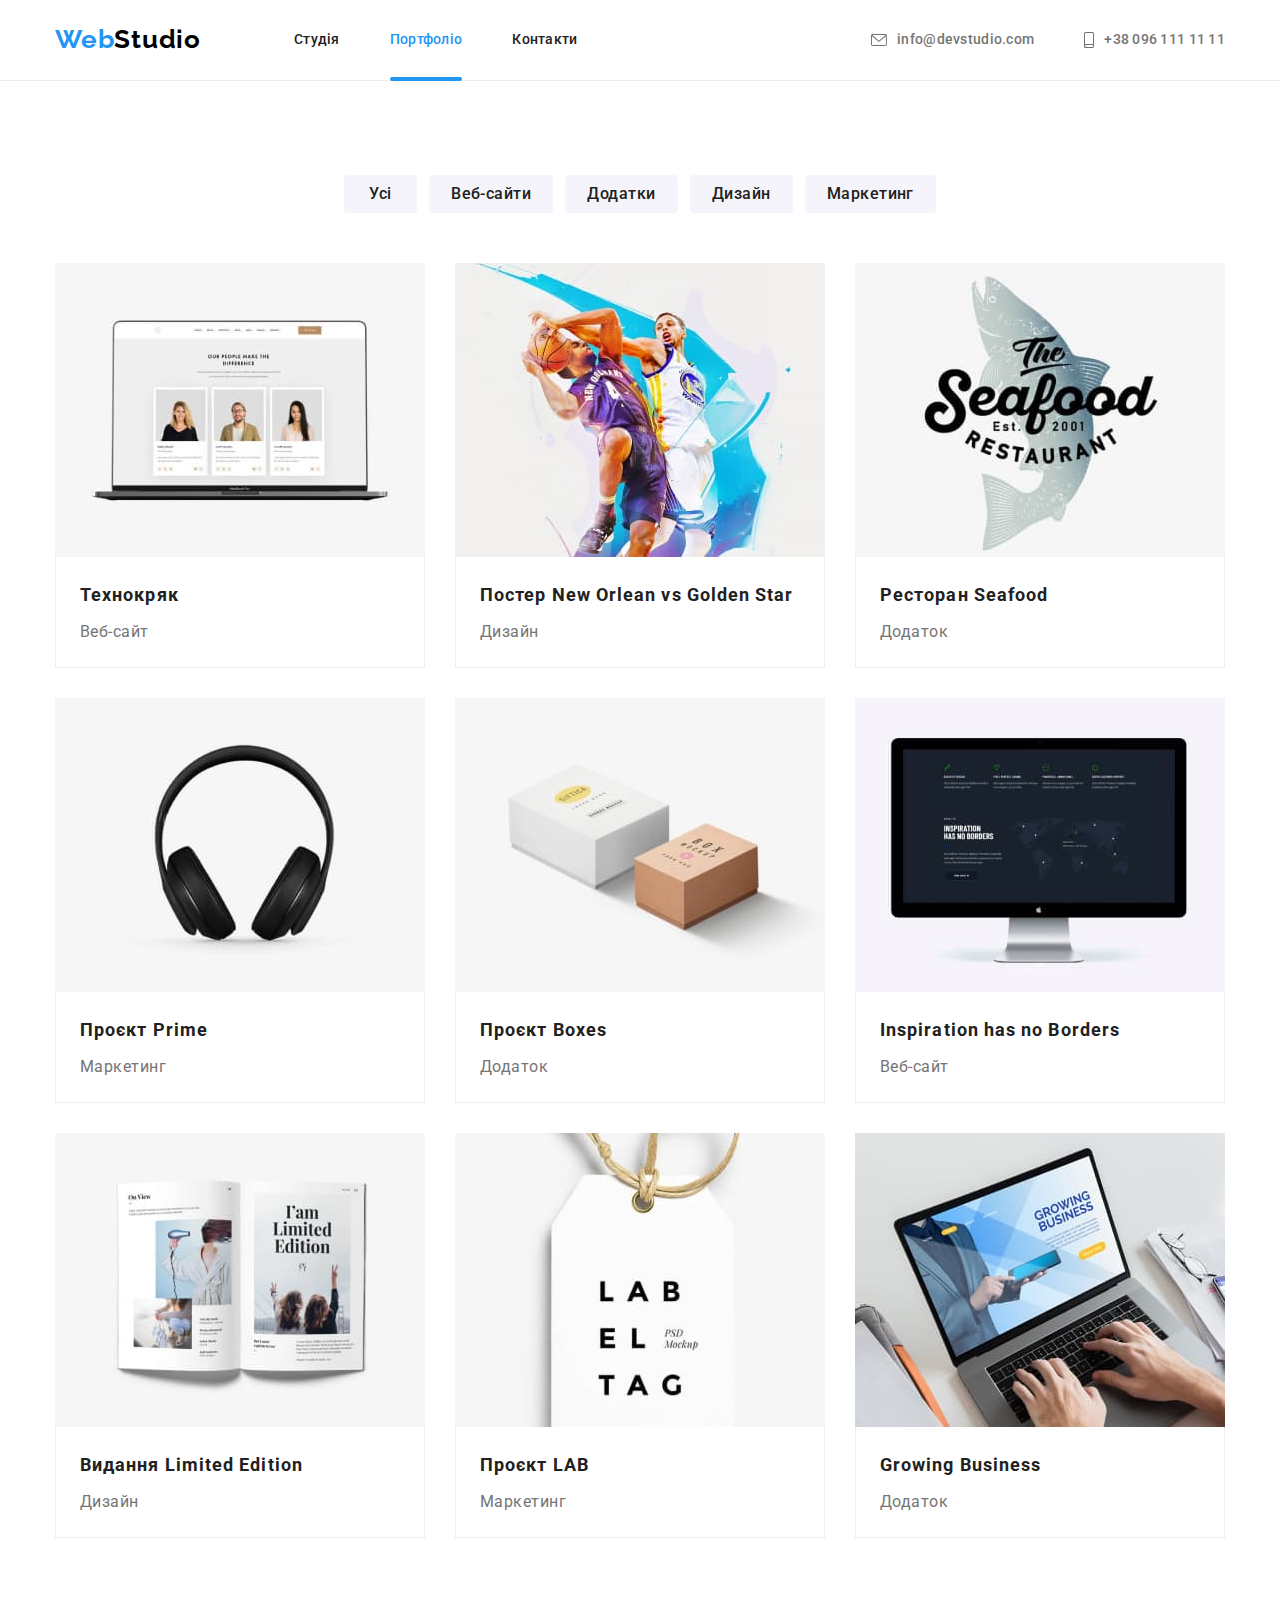
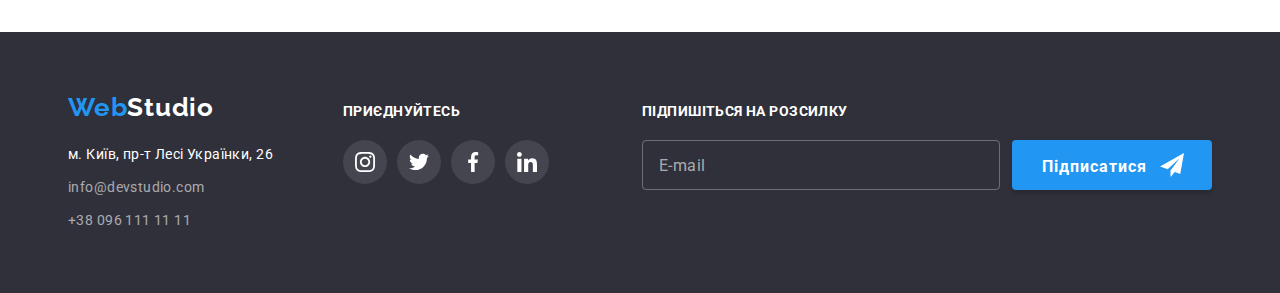
==== portfolio.html @ 1c65554e "Data update" ====
<!DOCTYPE html>
<html lang="uk">
  <head>
    <meta charset="UTF-8" />
    <meta http-equiv="X-UA-Compatible" content="IE=edge" />
    <meta name="viewport" content="width=device-width, initial-scale=1.0" />
    <link rel="preconnect" href="https://fonts.googleapis.com" />
    <link rel="preconnect" href="https://fonts.gstatic.com" crossorigin />
    <link
      href="https://fonts.googleapis.com/css2?family=Raleway:wght@700&family=Roboto:wght@400;500;700;900&display=swap"
      rel="stylesheet"
    />
    <link
      rel="stylesheet"
      href="https://cdnjs.cloudflare.com/ajax/libs/modern-normalize/1.1.0/modern-normalize.min.css"
    />
    <title>WebStudio</title>
    <link rel="stylesheet" href="./css/styles.css" />
  </head>
  <body>
    <!--Header section-->
    <header class="page-header">
      <div class="container container-header">
        <nav class="header-nav">
          <a class="header-logo" href="./index.html"
            ><span class="accent">Web</span>Studio</a
          >
          <ul class="header-list">
            <li class="item">
              <a class="link" href="./index.html">Студія</a>
            </li>
            <li class="item">
              <a class="link current" href="./portfolio.html">Портфоліо</a>
            </li>
            <li class="item"><a class="link" href="#">Контакти</a></li>
          </ul>
        </nav>
        <ul class="contact">
          <li class="item">
            <a class="link" href="mailto:info@devstudio.com">
              <svg
                viewBox="0 0 43 32"
                width="16"
                height="12"
                class="icon-envelope"
              >
                <use xlink:href="./images/sprite.svg#icon-envelope"></use>
              </svg>
              info@devstudio.com
            </a>
          </li>
          <li class="item">
            <a class="link" href="tel:+380961111111">
              <svg
                viewBox="0 0 20 32"
                width="10"
                height="16"
                class="icon-smartphone"
              >
                <use xlink:href="./images/sprite.svg#icon-smartphone"></use>
              </svg>
              +38 096 111 11 11
            </a>
          </li>
        </ul>
      </div>
    </header>
    <main>
      <!-- Hero section -->
      <section class="portfolio">
        <div class="container">
          <!-- Hidden header h1 -->
          <h1 class="visually-hidden">Фільтр</h1>
          <ul class="filter-list">
            <li class="item">
              <button class="button-filter all" type="button">Усі</button>
            </li>
            <li class="item">
              <button class="button-filter" type="button">Веб-сайти</button>
            </li>
            <li class="item">
              <button class="button-filter" type="button">Додатки</button>
            </li>
            <li class="item">
              <button class="button-filter" type="button">Дизайн</button>
            </li>
            <li class="item">
              <button class="button-filter" type="button">Маркетинг</button>
            </li>
          </ul>
          <!-- Portfolio section -->
          <ul class="examples-list">
            <li class="examples-card">
              <a href="#">
                <div class="examples-photo-wrap">
                  <img
                    class="photo"
                    src="./images/Technocrack.jpg"
                    alt="Технокряк"
                    width="370"
                  />
                  <p class="examples-description">
                    Ресурс пропонує комплексні пропозиції з різним рівнем
                    функціоналу та сервісів. Все це дозволить відвідувачу
                    отримати вичерпні відомості про компанію чи приватну особу.
                  </p>
                </div>
                <div class="wrap">
                  <h2 class="examples-title">Технокряк</h2>
                  <p class="examples-text">Веб-сайт</p>
                </div>
              </a>
            </li>
            <li class="examples-card">
              <a href="#">
                <div class="examples-photo-wrap">
                  <img
                    class="photo"
                    src="./images/Poster.jpg"
                    alt="Постер New Orlean vs Golden Star"
                    width="370"
                  />
                  <p class="examples-description">
                    Ресурс пропонує комплексні пропозиції з різним рівнем
                    функціоналу та сервісів. Все це дозволить відвідувачу
                    отримати вичерпні відомості про компанію чи приватну особу.
                  </p>
                </div>
                <div class="wrap">
                  <h2 class="examples-title">
                    Постер New Orlean vs Golden Star
                  </h2>
                  <p class="examples-text">Дизайн</p>
                </div>
              </a>
            </li>
            <li class="examples-card">
              <a href="#">
                <div class="examples-photo-wrap">
                  <img
                    class="photo"
                    src="./images/Restaurant.jpg"
                    alt="Ресторан Seafood"
                    width="370"
                  />
                  <p class="examples-description">
                    Ресурс пропонує комплексні пропозиції з різним рівнем
                    функціоналу та сервісів. Все це дозволить відвідувачу
                    отримати вичерпні відомості про компанію чи приватну особу.
                  </p>
                </div>
                <div class="wrap">
                  <h2 class="examples-title">Ресторан Seafood</h2>
                  <p class="examples-text">Додаток</p>
                </div>
              </a>
            </li>
            <li class="examples-card">
              <a href="#">
                <div class="examples-photo-wrap">
                  <img
                    class="photo"
                    src="./images/Prime.jpg"
                    alt="Проєкт Prime"
                    width="370"
                  />
                  <p class="examples-description">
                    Ресурс пропонує комплексні пропозиції з різним рівнем
                    функціоналу та сервісів. Все це дозволить відвідувачу
                    отримати вичерпні відомості про компанію чи приватну особу.
                  </p>
                </div>
                <div class="wrap">
                  <h2 class="examples-title">Проєкт Prime</h2>
                  <p class="examples-text">Маркетинг</p>
                </div>
              </a>
            </li>
            <li class="examples-card">
              <a href="#">
                <div class="examples-photo-wrap">
                  <img
                    class="photo"
                    src="./images/Boxes.jpg"
                    alt="Проєкт Boxes"
                    width="370"
                  />
                  <p class="examples-description">
                    Ресурс пропонує комплексні пропозиції з різним рівнем
                    функціоналу та сервісів. Все це дозволить відвідувачу
                    отримати вичерпні відомості про компанію чи приватну особу.
                  </p>
                </div>
                <div class="wrap">
                  <h2 class="examples-title">Проєкт Boxes</h2>
                  <p class="examples-text">Додаток</p>
                </div>
              </a>
            </li>
            <li class="examples-card">
              <a href="#">
                <div class="examples-photo-wrap">
                  <img
                    class="photo"
                    src="./images/Inspiration.jpg"
                    alt="Inspiration has no Borders"
                    width="370"
                  />
                  <p class="examples-description">
                    Ресурс пропонує комплексні пропозиції з різним рівнем
                    функціоналу та сервісів. Все це дозволить відвідувачу
                    отримати вичерпні відомості про компанію чи приватну особу.
                  </p>
                </div>
                <div class="wrap">
                  <h2 class="examples-title">Inspiration has no Borders</h2>
                  <p class="examples-text">Веб-сайт</p>
                </div>
              </a>
            </li>
            <li class="examples-card">
              <a href="#">
                <div class="examples-photo-wrap">
                  <img
                    class="photo"
                    src="./images/Edition.jpg"
                    alt="Видання Limited Edition"
                    width="370"
                  />
                  <p class="examples-description">
                    Ресурс пропонує комплексні пропозиції з різним рівнем
                    функціоналу та сервісів. Все це дозволить відвідувачу
                    отримати вичерпні відомості про компанію чи приватну особу.
                  </p>
                </div>
                <div class="wrap">
                  <h2 class="examples-title">Видання Limited Edition</h2>
                  <p class="examples-text">Дизайн</p>
                </div>
              </a>
            </li>
            <li class="examples-card">
              <a href="#">
                <div class="examples-photo-wrap">
                  <img
                    class="photo"
                    src="./images/LAB.jpg"
                    alt="Проєкт LAB"
                    width="370"
                  />
                  <p class="examples-description">
                    Ресурс пропонує комплексні пропозиції з різним рівнем
                    функціоналу та сервісів. Все це дозволить відвідувачу
                    отримати вичерпні відомості про компанію чи приватну особу.
                  </p>
                </div>
                <div class="wrap">
                  <h2 class="examples-title">Проєкт LAB</h2>
                  <p class="examples-text">Маркетинг</p>
                </div>
              </a>
            </li>
            <li class="examples-card">
              <a href="#">
                <div class="examples-photo-wrap">
                  <img
                    class="photo"
                    src="./images/GrowingBusiness.jpg"
                    alt="Growing Business"
                    width="370"
                  />
                  <p class="examples-description">
                    Ресурс пропонує комплексні пропозиції з різним рівнем
                    функціоналу та сервісів. Все це дозволить відвідувачу
                    отримати вичерпні відомості про компанію чи приватну особу.
                  </p>
                </div>
                <div class="wrap">
                  <h2 class="examples-title">Growing Business</h2>
                  <p class="examples-text">Додаток</p>
                </div>
              </a>
            </li>
          </ul>
        </div>
      </section>
    </main>
    <footer class="footer">
      <div class="container container-footer">
        <div class="footer-address">
          <a class="footer-logo" href="./index.html"
            ><span class="accent">Web</span>Studio</a
          >
          <address>
            <ul class="footer-contact">
              <li class="item">
                <a
                  class="link address"
                  href="https://goo.gl/maps/ZbV2hNCT7M9UBxnV7"
                  target="_blank"
                  rel="noreferrer noopener nofollow"
                  >м. Київ, пр-т Лесі Українки, 26</a
                >
              </li>
              <li class="item">
                <a class="link" href="mailto:info@devstudio.com"
                  >info@devstudio.com</a
                >
              </li>
              <li class="item">
                <a class="link" href="tel:+380961111111">+38 096 111 11 11</a>
              </li>
            </ul>
          </address>
        </div>
        <div class="footer-social-link">
          <p class="footer-text">приєднуйтесь</p>
          <ul class="footer-social">
            <li class="social-item">
              <a href="#" class="social-link">
                <svg
                  viewBox="0 0 100 100"
                  width="20"
                  class="icon shape-codepen"
                >
                  <use xlink:href="./images/sprite.svg#icon-instagram"></use>
                </svg>
              </a>
            </li>
            <li class="social-item">
              <a href="#" class="social-link">
                <svg
                  viewBox="0 0 100 100"
                  width="20"
                  class="icon shape-codepen"
                >
                  <use xlink:href="./images/sprite.svg#icon-twitter"></use>
                </svg>
              </a>
            </li>
            <li class="social-item">
              <a href="#" class="social-link">
                <svg
                  viewBox="0 0 100 100"
                  width="20"
                  class="icon shape-codepen"
                >
                  <use xlink:href="./images/sprite.svg#icon-facebook"></use>
                </svg>
              </a>
            </li>
            <li class="social-item">
              <a href="#" class="social-link">
                <svg
                  viewBox="0 0 100 100"
                  width="20"
                  class="icon shape-codepen"
                >
                  <use xlink:href="./images/sprite.svg#icon-linkedin"></use>
                </svg>
              </a>
            </li>
          </ul>
        </div>
        <div class="container-subscription">
          <p class="subscrtion-title">підпишіться на розсилку</p>
        
          <form action="" class="form-subscription">
            <input class="form-input" type="email" name="mail" id="mail" placeholder="E-mail" />
            <div class="subscription">
              <button class="subscription-button" type="submit">Підписатися</button>
              <svg viewBox="0 0 32 32" width="24" height="24" class="icon-send">
                <use xlink:href="./images/sprite.svg#icon-send"></use>
              </svg>
            </div>
        
          </form>
        </div>
        
      </div>
    </footer>
  </body>
</html>
---- css/styles.css ----
/* основний колір тексту #212121 */
/* вторинний колір тексту #757575 */
/* колір акцент тексту #2196F3 */
/* білий #FFFFFF */
/* rgba(255, 255, 255, 0.6) */
:root {
  --primary-text-color: #757575;
  --title-text-color: #212121;
  --accent-color: #2196f3;
  --accent-button-color: #188ce8;
  --primary-white-color: #ffffff;
  --primary-black-color: #000;
  --additional-color: rgba(255, 255, 255, 0.6);
  --background-grey-color: #2f303a;
  --additional-background-color: #f5f4fa;
  --portfolio-background: #eeeeee;
  --header-border: #ececec;
  --form-border: rgba(33, 33, 33, 0.2);
  --social-links: #afb1b8;
  --bg-social-links: rgba(255, 255, 255, 0.1);
  --bg-customers: #f5f5f5;
  --bg-overlay: #c4c4c4;
  --bg-label: rgba(47, 48, 58, 0.8);
  --timing-function: 250ms cubic-bezier(0.4, 0, 0.2, 1);
  --textarea-color: rgba(117, 117, 117, 0.5);
}

/* * {
    outline: 1px solid yellow;
} */

h1,
h2,
h3,
h4,
h5,
h6,
p {
  margin: 0;
}

body {
  background-color: var(--primary-white-color);
  color: var(--title-text-color);
  font-family: "Roboto", sans-serif;
}

ul {
  list-style: none;
  margin: 0;
  padding-left: 0;
}

a {
  text-decoration-line: none;
  /* transition: color 500ms; */
}

img {
  max-width: 100%;
  display: block;
}

header {
  border-bottom: 1px solid var(--header-border);
}

.container {
  margin-left: auto;
  margin-right: auto;
  width: 1200px;
  padding-left: 15px;
  padding-right: 15px;
}

/* .page-header {
} */

.header-nav,
.container-header {
  display: flex;
  align-items: center;
}

.header-list > .item + .item,
.contact > .item + .item {
  margin-left: 50px;
}

.header-logo {
  padding-top: 24px;
  padding-bottom: 25px;

  color: var(--primary-black-color);
  font-family: "Raleway", sans-serif;
  font-weight: 700;
  font-size: 26px;
  line-height: 1.19;
  letter-spacing: 0.03em;
}

.header-logo .accent {
  color: var(--accent-color);
}

.header-list {
  display: flex;
  margin-left: 93px;
}

.header-list .link {
  position: relative;

  display: block;
  padding-top: 32px;
  padding-bottom: 32px;

  color: var(--title-text-color);
  font-weight: 500;
  font-size: 14px;
  line-height: 1.14;
  letter-spacing: 0.02em;

  transition: color var(--timing-function);
}

.header-list .link:hover,
.header-list .link:focus {
  color: var(--accent-color);
}

.header-list .link.current {
  color: var(--accent-color);
}

.header-list .link.current::after {
  content: "";
  position: absolute;
  bottom: -1px;
  left: 0;
  width: 100%;
  height: 4px;
  background-color: var(--accent-color);
  border-radius: 2px;
}

.contact {
  display: flex;
  align-items: center;
  margin-left: auto;
}

.contact .link {
  display: flex;
  align-items: center;
  justify-content: center;
  gap: 10px;
  padding-top: 32px;
  padding-bottom: 32px;

  color: var(--primary-text-color);
  font-weight: 500;
  font-size: 14px;
  line-height: 1.14;
  letter-spacing: 0.02em;

  transition: color var(--timing-function);
}

.contact svg {
  fill: var(--primary-text-color);

  transition: fill var(--timing-function);
}

.contact .link:hover,
.contact .link:focus {
  color: var(--accent-color);
}

.contact .link:hover svg,
.contact .link:focus svg {
  fill: var(--accent-color);
}

/* section hero */

.hero {
  background-image: linear-gradient(
      rgba(47, 48, 58, 0.4),
      rgba(47, 48, 58, 0.4)
    ),
    url(../images/hero-bg.jpg);
  background-color: var(--bg-overlay);
  background-repeat: no-repeat;
  background-size: cover;
  text-align: center;
  padding-top: 200px;
  padding-bottom: 200px;
  max-width: 1600px;
  margin-left: auto;
  margin-right: auto;
}

/* .container-hero {
  
} */

.hero-title {
  margin-right: auto;
  margin-left: auto;
  margin-bottom: 30px;
  max-width: 696px;

  color: var(--primary-white-color);
  font-weight: 900;
  font-size: 44px;
  line-height: 1.36;
  letter-spacing: 0.06em;
  text-transform: uppercase;
}

button {
  display: inline-block;
  border-radius: 4px;
  min-width: 73px;
  border: 2px solid transparent;

  color: var(--primary-white-color);
  font-family: inherit;
  font-weight: 700;
  font-size: 16px;
  line-height: 1.88;
  letter-spacing: 0.06em;
  cursor: pointer;
  box-shadow: 0px 4px 4px rgba(0, 0, 0, 0.15);
  text-align: center;

  transition: background-color var(--timing-function);
}

.hero-button {
  padding: 8px 30px;

  color: var(--primary-white-color);
  background-color: var(--accent-color);

  transition: color var(--timing-function),
    background-color var(--timing-function);
}

.hero-button:hover,
.hero-button:focus {
  color: var(--primary-white-color);
  background-color: var(--accent-button-color);
}

.visually-hidden {
  position: absolute;
  white-space: nowrap;
  width: 1px;
  height: 1px;
  overflow: hidden;
  border: 0;
  padding: 0;
  clip: rect(0 0 0 0);
  clip-path: inset(50%);
  margin: -1px;
}

.advanteges {
  padding-top: 94px;
  padding-bottom: 47px;
}

/* .container-advanteges {
  
} */

.advanteges-list {
  display: flex;
  align-items: flex-start;
  flex-wrap: wrap;
  justify-content: center;
}

.advanteges-list .item {
  display: block;
  width: calc((100% - 90px) / 4);
  margin-right: 30px;
}

.advanteges-list .item:last-child {
  margin-right: 0;
}

.advantages-wrap {
  display: flex;
  align-items: center;
  justify-content: center;
  margin-bottom: 30px;
  height: 120px;
  background-color: var(--additional-background-color);
  border-radius: 4px;
}

.advantages-wrap svg {
  fill: var(--title-text-color);
}

.advanteges-item {
  margin-bottom: 10px;

  color: var(--title-text-color);
  font-size: 14px;
  line-height: 1.14;
  letter-spacing: 0.03em;
  text-transform: uppercase;
}

.advanteges-text {
  color: var(--primary-text-color);
  font-size: 14px;
  line-height: 1.71;
  letter-spacing: 0.03em;
}

.section-about {
  text-align: center;
  padding-top: 47px;
  padding-bottom: 94px;
}

.about-list {
  display: flex;
  align-items: center;
}

.about-list .item {
  margin-right: 30px;
}

.about-list .item:last-child {
  margin-right: 0;
}

.wrap-text {
  position: relative;
}

.wrap-text img {
  display: block;
}

.image-title {
  position: absolute;
  bottom: 0;
  left: 0;
  height: 70px;
  width: 100%;

  display: flex;
  align-items: center;
  justify-content: center;
  background: rgba(47, 48, 58, 0.8);

  font-weight: 700;
  font-size: 14px;
  line-height: 1.14;
  letter-spacing: 0.03em;
  text-transform: uppercase;
  color: var(--primary-white-color);
}

.section-team {
  background-color: var(--additional-background-color);
  text-align: center;
  padding-top: 94px;
  padding-bottom: 94px;
}

/* .container-team {
  
} */

.about-title,
.team-title {
  margin-bottom: 50px;

  color: var(--title-text-color);
  font-weight: 700;
  font-size: 36px;
  line-height: 1.16;
  letter-spacing: 0.03em;
}

.team-list {
  display: flex;
  flex-wrap: wrap;
}

.team-card {
  margin-right: 30px;
  width: calc((100% - 90px) / 4);

  background-color: var(--primary-white-color);
  box-shadow: 0px 1px 3px rgba(0, 0, 0, 0.12), 0px 1px 1px rgba(0, 0, 0, 0.14),
    0px 2px 1px rgba(0, 0, 0, 0.2);
  border-radius: 0px 0px 4px 4px;
}

.team-card:last-child {
  margin-right: 0;
}

.team-card > .wrap {
  padding-top: 30px;
  padding-bottom: 30px;
}

.name {
  margin-bottom: 10px;

  color: var(--title-text-color);
  font-weight: 500;
  font-size: 16px;
  line-height: 1.19;
  letter-spacing: 0.03em;
}

.name-text {
  margin-bottom: 16px;

  color: var(--primary-text-color);
  font-size: 16px;
  line-height: 1.19;
  letter-spacing: 0.03em;
}

.team-card-social {
  display: flex;
  flex-wrap: wrap;
  justify-content: center;
  gap: 10px;
}

.social-link {
  width: 44px;
  height: 44px;
  background-color: var(--primary-white-color);
  border-radius: 50%;
  display: flex;
  align-items: center;
  justify-content: center;

  transition: background-color var(--timing-function);
}

.social-link svg {
  fill: var(--social-links);

  transition: fill var(--timing-function);
}

.social-link:hover,
.social-link:focus {
  background-color: var(--accent-color);
}

.social-link:hover svg,
.social-link:focus svg {
  fill: var(--primary-white-color);
}

.section-customers {
  text-align: center;
  padding-top: 94px;
  padding-bottom: 94px;
}

.customers-title {
  margin-bottom: 50px;

  color: var(--title-text-color);
  font-weight: 700;
  font-size: 36px;
  line-height: 1.16;
  letter-spacing: 0.03em;
}

.customers-list {
  display: flex;
  flex-wrap: wrap;
  justify-content: center;
  gap: 30px;
}

.customers-item {
  display: flex;
}

.customers-link {
  width: 170px;
  height: 92px;
  display: flex;
  align-items: center;
  justify-content: center;
  border: 1px solid var(--social-links);
  border-radius: 4px;

  transition: border-color var(--timing-function);
}

.customers-link svg {
  fill: var(--social-links);

  transition: fill var(--timing-function);
}

.customers-link:hover,
.customers-link:focus {
  border-color: var(--accent-color);
}

.customers-link:hover svg,
.customers-link:focus svg {
  fill: var(--accent-color);
}

.portfolio {
  padding-top: 94px;
  padding-bottom: 94px;
}

.filter-list {
  text-align: center;
  flex-wrap: wrap;
  margin-bottom: 50px;
}

.filter-list .item {
  display: inline-block;
  margin-right: 8px;
}

.filter-list .item:last-child {
  margin-right: 0;
}

.button-filter {
  padding: 6px 22px;

  color: var(--title-text-color);
  background-color: var(--additional-background-color);
  border: 0;
  font-weight: 500;
  font-size: 16px;
  line-height: 1.62;
  letter-spacing: 0.03em;
  box-shadow: none;

  transition: color var(--timing-function),
    background-color var(--timing-function),
    box-shadow var(--timing-function);
}

.button-filter:hover,
.button-filter:focus {
  color: var(--primary-white-color);
  background-color: var(--accent-color);
  box-shadow: 0px 3px 1px rgba(0, 0, 0, 0.1), 0px 1px 2px rgba(0, 0, 0, 0.08),
    0px 2px 2px rgba(0, 0, 0, 0.12);
}

.button-filter.all {
  padding: 6px 25px;
}

.examples-list {
  display: flex;
  flex-wrap: wrap;
  gap: 30px;
}

.examples-card {
  width: calc((100% - 60px) / 3);
}

.examples-card a {
  display: block;
  
  transition: box-shadow var(--timing-function);
}

.examples-card a:hover,
.examples-card a:focus {
  box-shadow: 0px 1px 1px rgba(0, 0, 0, 0.12), 0px 4px 4px rgba(0, 0, 0, 0.06),
    1px 4px 6px rgba(0, 0, 0, 0.16);
}

.examples-card .photo {
  min-width: 370px;
}

.examples-photo-wrap {
  position: relative;
  overflow: hidden;
}

.examples-description {
  top: 0;
  left: 0;
  transform: translateY(100%);

  position: absolute;
  height: 100%;
  padding: 63px 23px;
  background-color: rgba(33, 150, 243, 0.9);
  font-weight: 400;
  font-size: 18px;
  line-height: 1.56;
  letter-spacing: 0.03em;
  color: var(--primary-white-color);

  transition: transform var(--timing-function);
}

a:hover .examples-description,
a:focus .examples-description {
  transform: translateY(0);
}

.examples-card .wrap {
  padding-top: 20px;
  padding-bottom: 20px;
  padding-left: 24px;
  padding-right: 24px;
  border-left: 1px solid var(--portfolio-background);
  border-right: 1px solid var(--portfolio-background);
  border-bottom: 1px solid var(--portfolio-background);
}

.examples-title {
  margin-bottom: 4px;

  color: var(--title-text-color);
  font-weight: 700;
  font-size: 18px;
  line-height: 2;
  letter-spacing: 0.06em;
}

.examples-text {
  color: var(--primary-text-color);
  font-size: 16px;
  line-height: 1.88;
  letter-spacing: 0.03em;
}

.footer {
  padding-top: 60px;
  padding-bottom: 60px;

  background-color: var(--background-grey-color);
  font-family: "Roboto", "Sans-Serif";
}

.container-footer {
  display: flex;
  align-items: baseline;
  justify-content: center;
}

.footer-address {
  margin-right: 70px;
}

.footer-logo {
  margin-bottom: 20px;
  display: block;

  color: var(--primary-white-color);
  font-family: "Raleway";
  font-weight: 700;
  font-size: 26px;
  line-height: 1.19;
  letter-spacing: 0.03em;
}

.footer-logo .accent {
  color: var(--accent-color);
}

.footer-contact {
  font-style: normal;
  font-size: 14px;
  line-height: 1.71;
  letter-spacing: 0.03em;
}

.footer-contact .item {
  margin-bottom: 9px;
}

.footer-contact .item:last-child {
  margin-bottom: 0;
}

.footer-contact .link {
  color: var(--additional-color);

  transition: color var(--timing-function);
}

.footer-contact .address {
  color: var(--primary-white-color);
}

.footer-contact .link:hover,
.footer-contact .link:focus {
  color: var(--accent-color);
}

.footer-social-link {
  margin-right: 93px;
}

.footer-social {
  display: flex;
  align-items: center;
  justify-content: center;
  flex-wrap: wrap;
  gap: 10px;
}

.footer-text, .subscrtion-title {
  margin-bottom: 20px;

  font-weight: 700;
  font-size: 14px;
  line-height: 1.14;
  letter-spacing: 0.03em;
  text-transform: uppercase;
  color: var(--primary-white-color);
}

.footer-social-link .social-link {
  width: 44px;
  height: 44px;
  background-color: var(--bg-social-links);
  border-radius: 50%;
  display: flex;
  align-items: center;
  justify-content: center;

  transition: background-color var(--timing-function);
}

.footer-social svg {
  fill: var(--primary-white-color);

  transition: fill var(--timing-function);
}

.social-link:hover,
.social-link:focus {
  background-color: var(--accent-color);
}

.social-link:hover svg,
.social-link:focus svg {
  fill: var(--primary-white-color);
}

.form-subscription {
  display: flex;
  flex-wrap: wrap;
  justify-content: space-between;
    
}

.form-input {
  background: none;
  border: none;
  outline: none;
  padding-left: 16px;
  text-align: left;
  display: flex;

  margin-right: 12px;
  width: 358px;
  height: 50px;
  border: 1px solid rgba(255, 255, 255, 0.3);
  border-radius: 4px;

  font-size: 16px;
  line-height: 1.25;
  letter-spacing: 0.03em;
  color: var(--primary-white-color);
}

.form-input::placeholder {
  color: var(--additional-color);
}

.subscription {
  position: relative;
  
}

.subscription-button {
  
  padding: 10px 28px;
  min-width: 200px;
  height: 50px;

  font-weight: 700;
  font-size: 16px;
  line-height: 1.88;
  text-align: left;
  letter-spacing: 0.06em;
  
  color: var(--primary-white-color);
  background-color: var(--accent-color);

  transition: background-color var(--timing-function);

}

.subscription-button:hover,
.subscription-button:focus {
  background-color: var(--accent-button-color);
}


.subscription svg {
  display: block;
  position: absolute;
  top: 50%;
  right: 28px;
  transform: translateY(-50%);

}

/* modal */

.backdrop {
  position: fixed;
  top: 0;
  left: 0;
  
  width: 100%;
  height: 100vh;

  opacity: 1;
  background: rgba(0, 0, 0, 0.2);
  z-index: 100;
  transition: opacity var(--timing-function), transform var(--timing-function);
}

.backdrop.is-hidden {
  opacity: 0;
  pointer-events: none;
  
}

.modal {
  position: absolute;
  top: 50%;
  left: 50%;
  transform: translate(-50%, -50%);
  
  padding: 40px;

  height: 581px;
  width: 528px;
  background-color: var(--primary-white-color);
  box-shadow: 0px 1px 3px rgba(0, 0, 0, 0.12), 0px 1px 1px rgba(0, 0, 0, 0.14),
    0px 2px 1px rgba(0, 0, 0, 0.2);
  border-radius: 4px;
}

.close-button {
  position: absolute;
  top: 8px;
  right: 8px;
  transition: fill var(--timing-function);
  display: flex;
  justify-content: center;
  align-items: center;
  min-width: 30px;
  height: 30px;
  border-radius: 50%;
  background-color: var(--primary-white-color);
  fill: var(--primary-black-color);
  border: 1px solid rgba(0, 0, 0, 0.1);
}

.close-button:hover,
.close-button:focus {
  fill: var(--accent-color);
}

.modal-title {
  margin-bottom: 12px;

  font-weight: 700;
  font-size: 20px;
  line-height: 1.15;
  text-align: center;
  letter-spacing: 0.03em;
  color: var(--title-text-color);
}

.form {
  width: 100%;
  /* outline: 1px solid yellow; */
  margin-left: auto;
  margin-right: auto;

}

.form-field {
  /* outline: 1px solid blue; */
  display: flex;
  flex-direction: column;
  margin-bottom: 10px;
}

.form-field label {
  display: flex;
  flex-direction: column;
  margin-bottom: 4px;
 

  text-align: left;
  font-size: 12px;
  line-height: 1.17;
  letter-spacing: 0.01em;
  color: var(--primary-text-color);
}

.form-field input {
  display: block;
  padding-left: 42px;

  border: none;
  cursor: pointer;
  width: 100%;
  height: 40px;
  border: 1px solid var(--form-border);
  border-radius: 4px;
  outline: none;
}

.form-field input:focus,
.form-field input:hover {
  border-color: var(--accent-color);
}

.form-field input:focus + svg,
.form-field input:hover + svg {
  fill: var(--accent-color);
}

.form-wrap {
  position: relative;
  
}

.form-wrap svg {
  
  position: absolute;
  top: 50%;
  left: 15px;
  transform: translateY(-50%);

}


.comment textarea {
  height: 120px;

  padding: 12px 16px;
  resize: none;
  border: 1px solid var(--form-border);
  border-radius: 4px;
  font-size: 12px;
  line-height: 1.17;
  letter-spacing: 0.01em;
  
}

textarea::placeholder {
  color: var(--textarea-color);
}

.accept {
  display: flex;
  align-items: center;
  justify-content: center;

  height: 24px;
  margin-top: 20px;
  margin-bottom: 30px;
  
}

.accept label {
  position: relative;
  display: flex;
  text-align: center;
  justify-content: center;
  padding-left: 24px;
  
  font-size: 14px;
  line-height: 1.71;
  letter-spacing: 0.03em;
  color: var(--primary-text-color);
}

.checkbox {
  position: absolute;
  top: 50%;
  left: 0;
  transform: translateY(-50%);
  border: 2px solid var(--title-text-color);
  width: 16px;
  height: 15px;
  border-radius: 3px;
  box-shadow: 0px 4px 4px rgba(0, 0, 0, 0.25);
  display: flex;
  align-items: center;
  justify-content: center;
}

.checkbox svg {
  fill: var(--primary-white-color);
  display: none;
}

.accept input:focus:checked+label .checkbox {
  fill: var(--accent-color);
  border: none;
  
}

.accept input:focus:checked+label .checkbox svg {
  display: block;
  fill: var(--accent-color);
}

.accept a {
  padding-left: 5px;
  text-decoration-line: underline;
  color: var(--accent-color);
}

.form-button {
  min-width: 200px;
  height: 50px;

  font-weight: 700;
  font-size: 16px;
  line-height: 1.88;
  text-align: center;
  letter-spacing: 0.06em;
  color: var(--primary-white-color);
  background-color: var(--accent-color);
  box-shadow: 0px 4px 4px rgba(0, 0, 0, 0.15);
  border-radius: 4px;

  transition: background-color var(--timing-function);
}

.form-button:hover,
.form-button:focus {
  background-color: var(--accent-button-color);
}
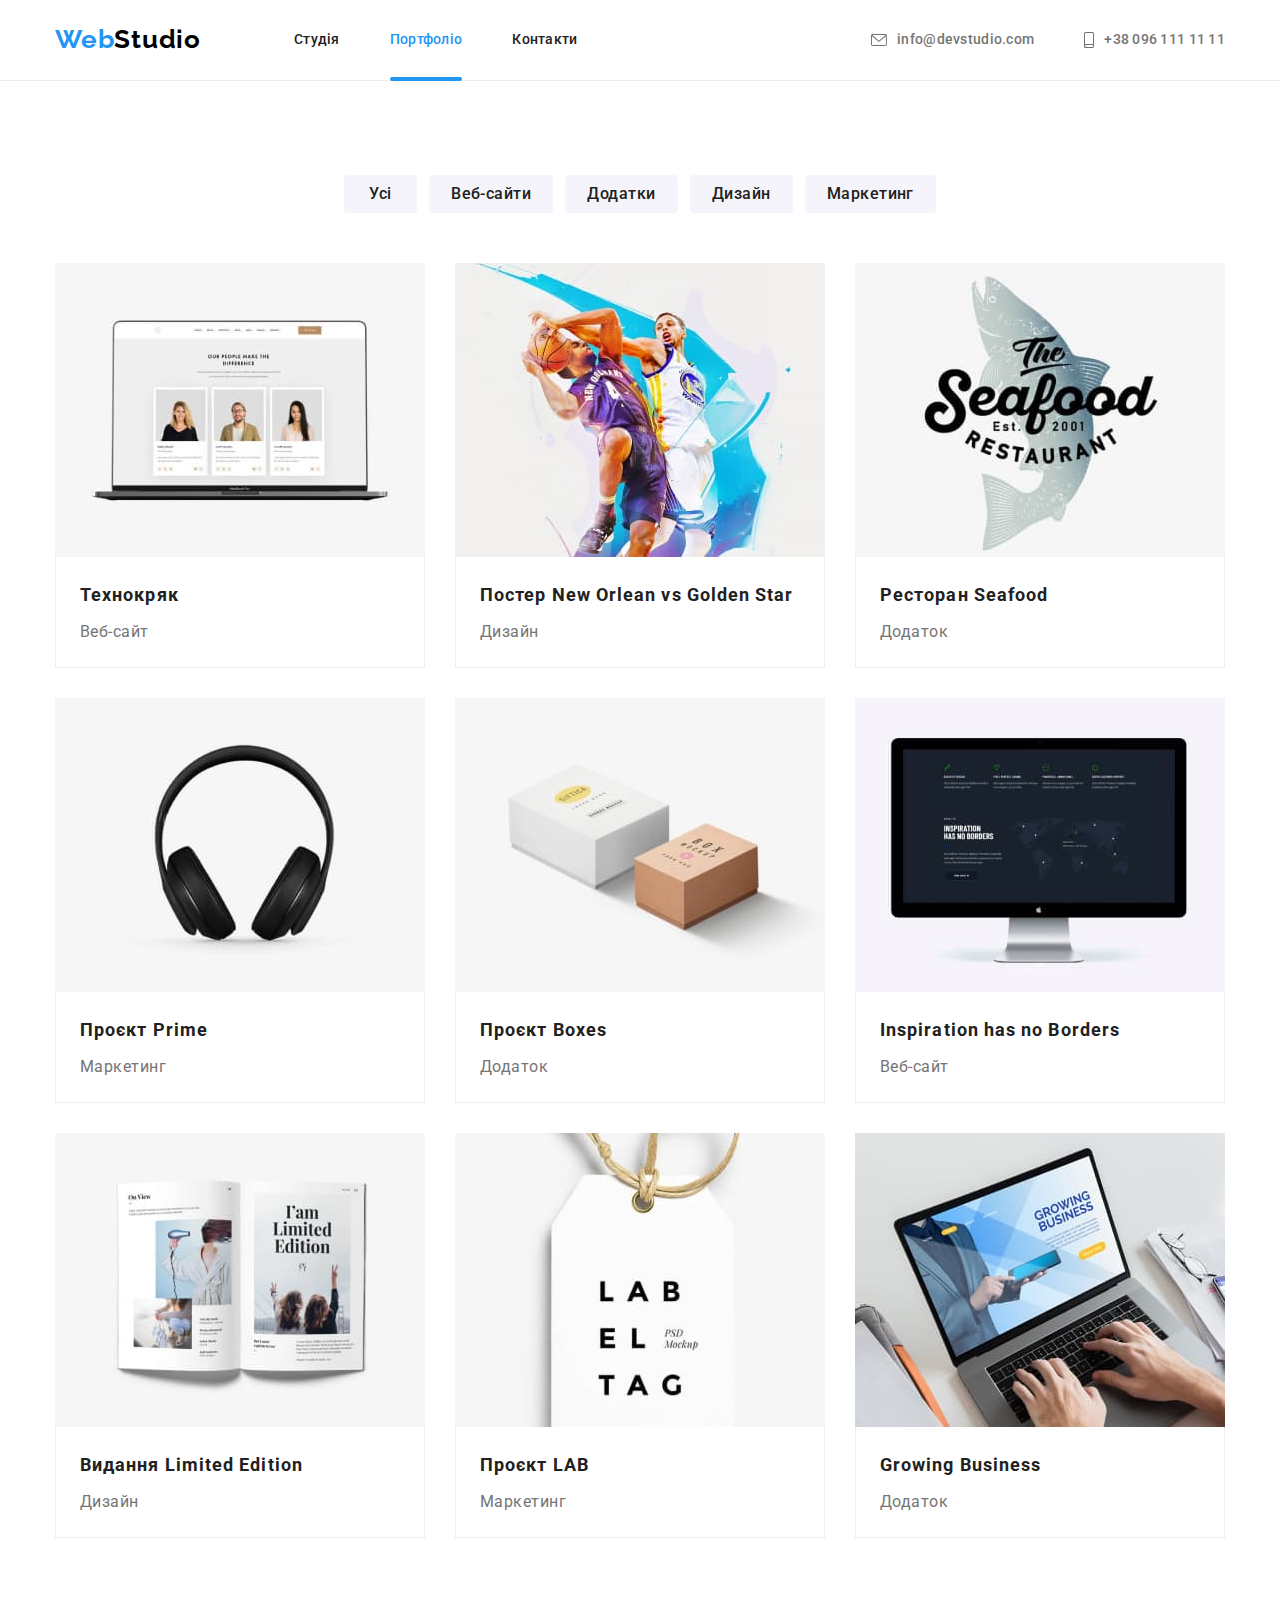
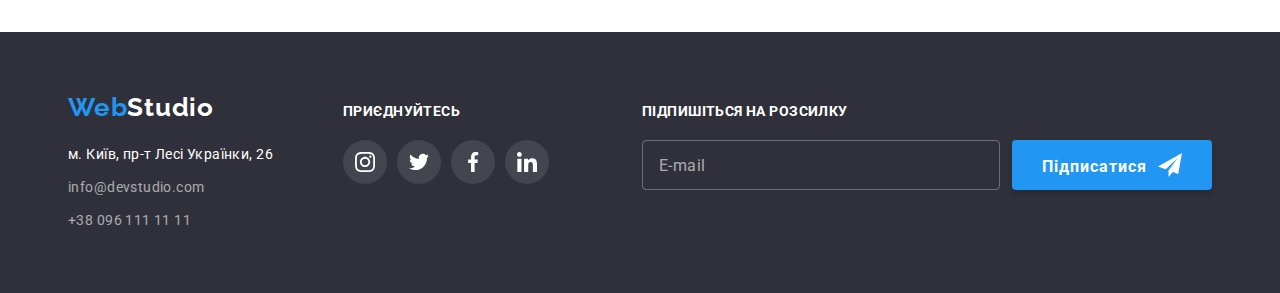
==== commit 7385d765: "Corrected the errors" ====
--- a/portfolio.html
+++ b/portfolio.html
@@ -362,21 +362,25 @@
             </li>
           </ul>
         </div>
+
         <div class="container-subscription">
           <p class="subscrtion-title">підпишіться на розсилку</p>
-        
-          <form action="" class="form-subscription">
-            <input class="form-input" type="email" name="mail" id="mail" placeholder="E-mail" />
-            <div class="subscription">
-              <button class="subscription-button" type="submit">Підписатися</button>
+
+          <form class="form-subscription">
+            <input
+              class="form-input"
+              type="email"
+              name="mail"
+              placeholder="E-mail"
+            />
+            <button class="subscription-button" type="submit">
+              Підписатися
               <svg viewBox="0 0 32 32" width="24" height="24" class="icon-send">
                 <use xlink:href="./images/sprite.svg#icon-send"></use>
               </svg>
-            </div>
-        
+            </button>
           </form>
         </div>
-        
       </div>
     </footer>
   </body>
--- a/css/styles.css
+++ b/css/styles.css
@@ -560,8 +560,7 @@
   box-shadow: none;
 
   transition: color var(--timing-function),
-    background-color var(--timing-function),
-    box-shadow var(--timing-function);
+    background-color var(--timing-function), box-shadow var(--timing-function);
 }
 
 .button-filter:hover,
@@ -588,7 +587,7 @@
 
 .examples-card a {
   display: block;
-  
+
   transition: box-shadow var(--timing-function);
 }
 
@@ -733,7 +732,8 @@
   gap: 10px;
 }
 
-.footer-text, .subscrtion-title {
+.footer-text,
+.subscrtion-title {
   margin-bottom: 20px;
 
   font-weight: 700;
@@ -776,7 +776,6 @@
   display: flex;
   flex-wrap: wrap;
   justify-content: space-between;
-    
 }
 
 .form-input {
@@ -803,13 +802,8 @@
   color: var(--additional-color);
 }
 
-.subscription {
+.subscription-button {
   position: relative;
-  
-}
-
-.subscription-button {
-  
   padding: 10px 28px;
   min-width: 200px;
   height: 50px;
@@ -819,12 +813,11 @@
   line-height: 1.88;
   text-align: left;
   letter-spacing: 0.06em;
-  
+
   color: var(--primary-white-color);
   background-color: var(--accent-color);
 
   transition: background-color var(--timing-function);
-
 }
 
 .subscription-button:hover,
@@ -832,14 +825,12 @@
   background-color: var(--accent-button-color);
 }
 
-
-.subscription svg {
+.subscription-button svg {
   display: block;
   position: absolute;
   top: 50%;
   right: 28px;
   transform: translateY(-50%);
-
 }
 
 /* modal */
@@ -848,7 +839,7 @@
   position: fixed;
   top: 0;
   left: 0;
-  
+
   width: 100%;
   height: 100vh;
 
@@ -861,7 +852,6 @@
 .backdrop.is-hidden {
   opacity: 0;
   pointer-events: none;
-  
 }
 
 .modal {
@@ -869,7 +859,7 @@
   top: 50%;
   left: 50%;
   transform: translate(-50%, -50%);
-  
+
   padding: 40px;
 
   height: 581px;
@@ -917,7 +907,6 @@
   /* outline: 1px solid yellow; */
   margin-left: auto;
   margin-right: auto;
-
 }
 
 .form-field {
@@ -927,17 +916,24 @@
   margin-bottom: 10px;
 }
 
+.form-field:nth-of-type(4) {
+  margin-bottom: 0;
+}
+
 .form-field label {
   display: flex;
   flex-direction: column;
   margin-bottom: 4px;
- 
 
   text-align: left;
   font-size: 12px;
   line-height: 1.17;
   letter-spacing: 0.01em;
   color: var(--primary-text-color);
+}
+
+.form-field:nth-of-type(4) label {
+  margin-bottom: 0;
 }
 
 .form-field input {
@@ -951,6 +947,9 @@
   border: 1px solid var(--form-border);
   border-radius: 4px;
   outline: none;
+  color: var(--primary-black-color);
+
+  transition: border-color var(--timing-function);
 }
 
 .form-field input:focus,
@@ -965,22 +964,21 @@
 
 .form-wrap {
   position: relative;
-  
 }
 
 .form-wrap svg {
-  
   position: absolute;
   top: 50%;
   left: 15px;
   transform: translateY(-50%);
-
-}
-
+  transition: fill var(--timing-function);
+}
 
 .comment textarea {
+  border: none;
+  outline: none;
   height: 120px;
-
+  margin-top: 4px;
   padding: 12px 16px;
   resize: none;
   border: 1px solid var(--form-border);
@@ -988,11 +986,26 @@
   font-size: 12px;
   line-height: 1.17;
   letter-spacing: 0.01em;
-  
+
+  transition: border-color var(--timing-function);
+}
+
+.comment textarea:hover,
+.comment textarea:focus {
+  border-color: var(--accent-color);
 }
 
 textarea::placeholder {
+  font-size: 12px;
+  line-height: 1.17;
+  letter-spacing: 0.01em;
   color: var(--textarea-color);
+  transition: color var(--timing-function);
+}
+
+textarea:hover::placeholder,
+textarea:focus::placeholder {
+  color: var(--accent-color);
 }
 
 .accept {
@@ -1003,7 +1016,6 @@
   height: 24px;
   margin-top: 20px;
   margin-bottom: 30px;
-  
 }
 
 .accept label {
@@ -1012,7 +1024,7 @@
   text-align: center;
   justify-content: center;
   padding-left: 24px;
-  
+
   font-size: 14px;
   line-height: 1.71;
   letter-spacing: 0.03em;
@@ -1039,13 +1051,12 @@
   display: none;
 }
 
-.accept input:focus:checked+label .checkbox {
+.accept input:focus:checked + label .checkbox {
   fill: var(--accent-color);
   border: none;
-  
-}
-
-.accept input:focus:checked+label .checkbox svg {
+}
+
+.accept input:focus:checked + label .checkbox svg {
   display: block;
   fill: var(--accent-color);
 }
@@ -1076,4 +1087,4 @@
 .form-button:hover,
 .form-button:focus {
   background-color: var(--accent-button-color);
-}+}
